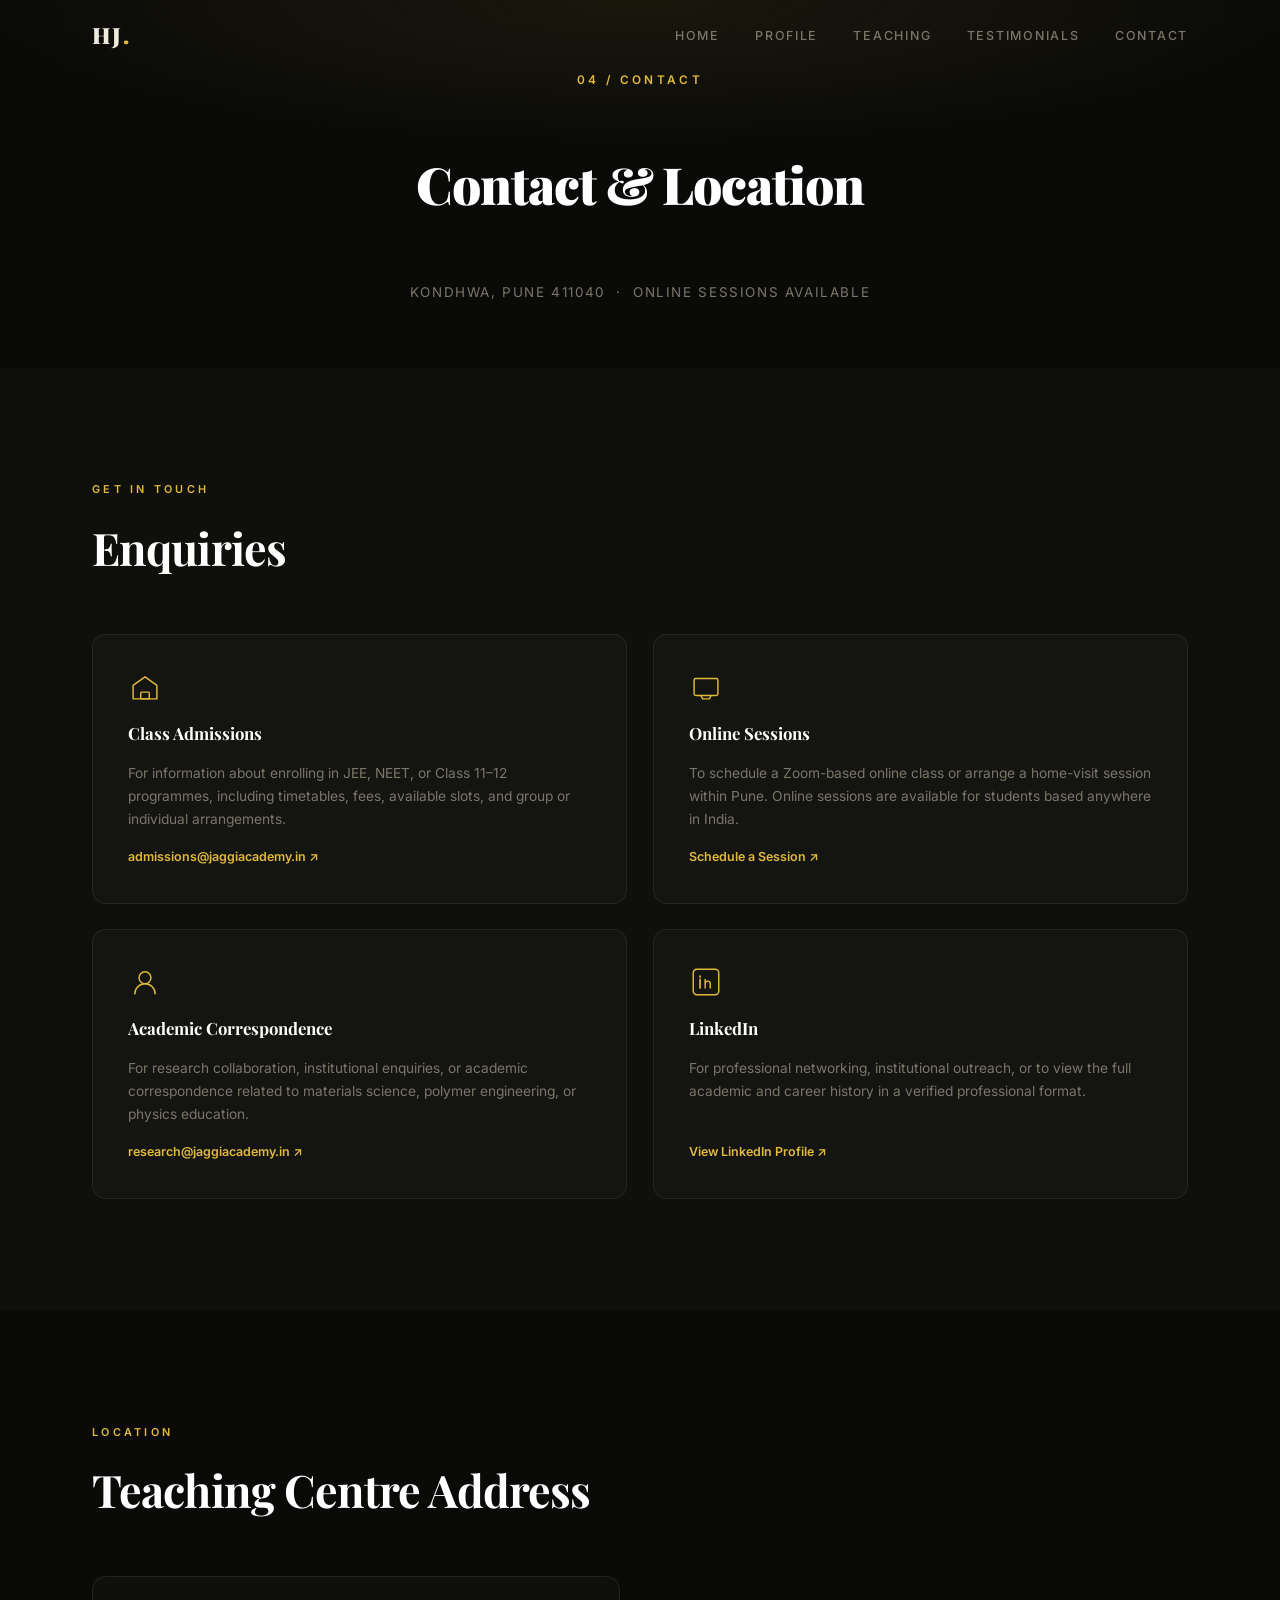
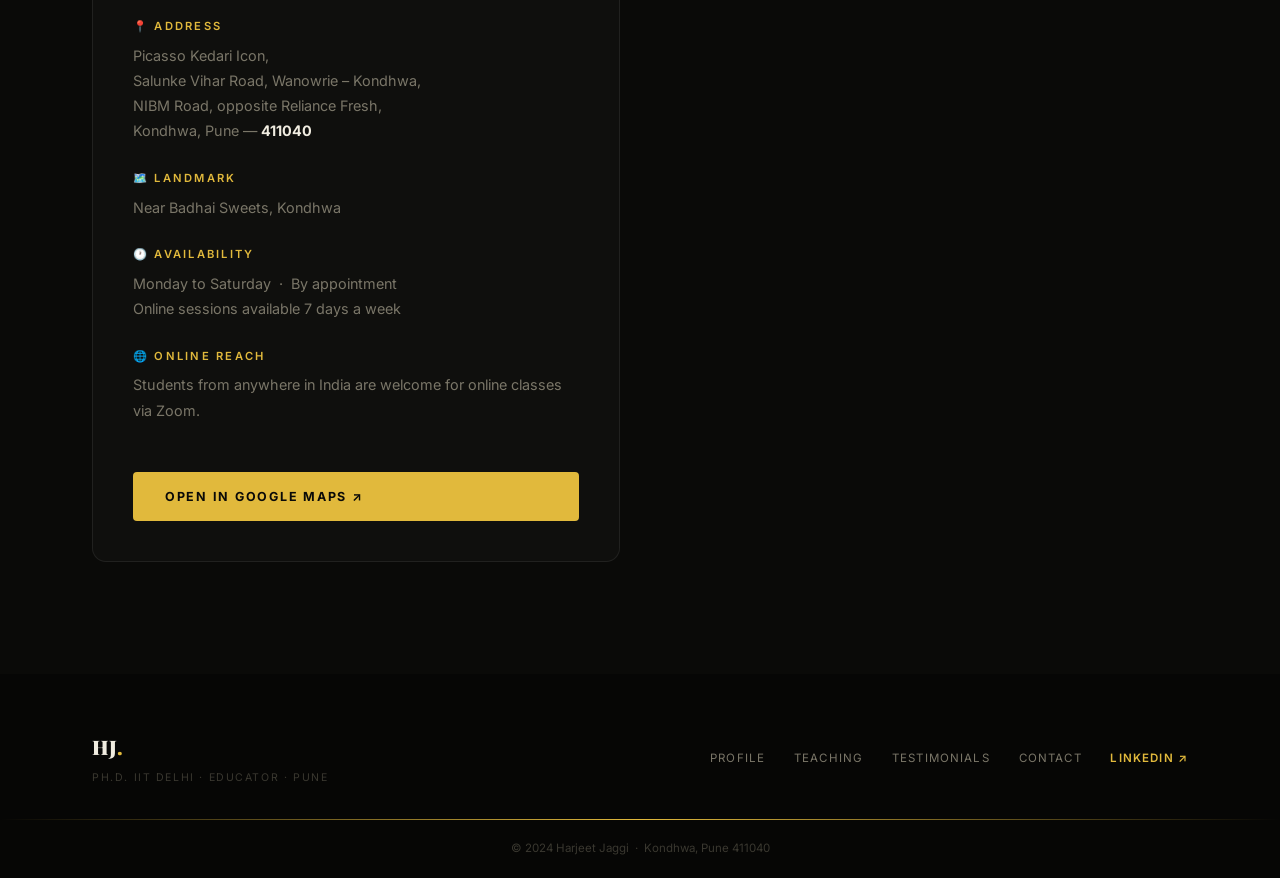
==== contact.html @ 5886d156 "Initial commit — Harjeet Jaggi executive portfolio (5-page, black and gold theme)" ====
﻿<!DOCTYPE html>
<html lang="en">

<head>
    <meta charset="UTF-8" />
    <meta name="viewport" content="width=device-width, initial-scale=1.0" />
    <title>Contact — Harjeet Jaggi | Kondhwa, Pune</title>
    <meta name="description"
        content="Contact Harjeet Jaggi for class enquiries, online sessions, and academic correspondence. Located in Kondhwa, Pune 411040." />
    <link rel="preconnect" href="https://fonts.googleapis.com" />
    <link rel="preconnect" href="https://fonts.gstatic.com" crossorigin />
    <link
        href="https://fonts.googleapis.com/css2?family=Playfair+Display:ital,wght@0,400;0,700;0,900;1,400&family=Inter:wght@300;400;500;600;700&display=swap"
        rel="stylesheet" />
    <link rel="stylesheet" href="style.css" />
</head>

<body>

    <nav id="main-nav" role="navigation">
        <div class="nav-inner">
            <a href="index.html" class="nav-logo">HJ<span class="accent">.</span></a>
            <ul class="nav-links" id="nav-links-list">
                <li><a href="index.html" class="nav-link">Home</a></li>
                <li><a href="profile.html" class="nav-link">Profile</a></li>
                <li><a href="teaching.html" class="nav-link">Teaching</a></li>
                <li><a href="testimonials.html" class="nav-link">Testimonials</a></li>
                <li><a href="contact.html" class="nav-link active">Contact</a></li>
            </ul>
            <button class="nav-toggle" id="nav-toggle-btn" aria-label="Toggle navigation">
                <span></span><span></span><span></span>
            </button>
        </div>
    </nav>

    <!-- PAGE HERO -->
    <section class="page-hero page-hero--wide" aria-label="Contact">
        <div class="hero-grid-bg" aria-hidden="true"></div>
        <div class="container page-hero-inner page-hero-inner--center">
            <p class="hero-eyebrow">04 / Contact</p>
            <h1 class="page-hero-title">Contact &amp; Location</h1>
            <p class="page-hero-sub">Kondhwa, Pune 411040 &nbsp;·&nbsp; Online Sessions Available</p>
        </div>
    </section>

    <!-- CONTACT CARDS -->
    <section id="enquiries" class="section section-alt reveal" aria-label="Enquiries">
        <div class="container">
            <div class="section-label">Get In Touch</div>
            <h2 class="section-heading">Enquiries</h2>

            <div class="contact-grid">

                <div class="contact-card glass-card reveal-child">
                    <svg viewBox="0 0 40 40" fill="none" aria-hidden="true">
                        <path d="M6 18L20 8l14 10v16H6V18z" stroke="#e1b93c" stroke-width="1.7"
                            stroke-linejoin="round" />
                        <rect x="15" y="26" width="10" height="8" rx="1" stroke="#e1b93c" stroke-width="1.7" />
                    </svg>
                    <div class="contact-type">Class Admissions</div>
                    <p class="contact-desc">
                        For information about enrolling in JEE, NEET, or Class 11–12 programmes,
                        including timetables, fees, available slots, and group or individual arrangements.
                    </p>
                    <a href="mailto:admissions@jaggiacademy.in" class="contact-link">admissions@jaggiacademy.in ↗</a>
                </div>

                <div class="contact-card glass-card reveal-child">
                    <svg viewBox="0 0 40 40" fill="none" aria-hidden="true">
                        <rect x="6" y="10" width="28" height="20" rx="2" stroke="#e1b93c" stroke-width="1.7" />
                        <path d="M14 30l2 4h8l2-4" stroke="#e1b93c" stroke-width="1.7" stroke-linecap="round" />
                    </svg>
                    <div class="contact-type">Online Sessions</div>
                    <p class="contact-desc">
                        To schedule a Zoom-based online class or arrange a home-visit session within Pune.
                        Online sessions are available for students based anywhere in India.
                    </p>
                    <a href="mailto:admissions@jaggiacademy.in" class="contact-link">Schedule a Session ↗</a>
                </div>

                <div class="contact-card glass-card reveal-child">
                    <svg viewBox="0 0 40 40" fill="none" aria-hidden="true">
                        <circle cx="20" cy="15" r="7" stroke="#e1b93c" stroke-width="1.7" />
                        <path d="M8 34c0-6.627 5.373-12 12-12s12 5.373 12 12" stroke="#e1b93c" stroke-width="1.7"
                            stroke-linecap="round" />
                    </svg>
                    <div class="contact-type">Academic Correspondence</div>
                    <p class="contact-desc">
                        For research collaboration, institutional enquiries, or academic correspondence
                        related to materials science, polymer engineering, or physics education.
                    </p>
                    <a href="mailto:research@jaggiacademy.in" class="contact-link">research@jaggiacademy.in ↗</a>
                </div>

                <div class="contact-card glass-card reveal-child" id="contact-linkedin">
                    <svg viewBox="0 0 40 40" fill="none" aria-hidden="true">
                        <rect x="5" y="5" width="30" height="30" rx="4" stroke="#e1b93c" stroke-width="1.7" />
                        <path d="M13 17v10M13 13v1" stroke="#e1b93c" stroke-width="2" stroke-linecap="round" />
                        <path d="M19 27v-5a3 3 0 016 0v5M19 17v10" stroke="#e1b93c" stroke-width="1.7"
                            stroke-linecap="round" stroke-linejoin="round" />
                    </svg>
                    <div class="contact-type">LinkedIn</div>
                    <p class="contact-desc">
                        For professional networking, institutional outreach, or to view the full
                        academic and career history in a verified professional format.
                    </p>
                    <a href="https://www.linkedin.com/in/harjeet-jaggi" target="_blank" rel="noopener"
                        class="contact-link">View LinkedIn Profile ↗</a>
                </div>

            </div>
        </div>
    </section>

    <!-- LOCATION -->
    <section id="location" class="section reveal" aria-label="Location">
        <div class="container">
            <div class="section-label">Location</div>
            <h2 class="section-heading">Teaching Centre Address</h2>

            <div class="location-grid">

                <div class="location-details glass-card reveal-child">
                    <div class="loc-section">
                        <div class="loc-label">📍 Address</div>
                        <div class="loc-value">
                            Picasso Kedari Icon,<br />
                            Salunke Vihar Road, Wanowrie – Kondhwa,<br />
                            NIBM Road, opposite Reliance Fresh,<br />
                            Kondhwa, Pune — <strong>411040</strong>
                        </div>
                    </div>
                    <div class="loc-section">
                        <div class="loc-label">🗺️ Landmark</div>
                        <div class="loc-value">Near Badhai Sweets, Kondhwa</div>
                    </div>
                    <div class="loc-section">
                        <div class="loc-label">🕐 Availability</div>
                        <div class="loc-value">
                            Monday to Saturday &nbsp;·&nbsp; By appointment<br />
                            Online sessions available 7 days a week
                        </div>
                    </div>
                    <div class="loc-section">
                        <div class="loc-label">🌐 Online Reach</div>
                        <div class="loc-value">
                            Students from anywhere in India are welcome for online classes via Zoom.
                        </div>
                    </div>
                    <a href="https://www.google.com/maps/search/Picasso+Kedari+Icon+Kondhwa+Pune+411040" target="_blank"
                        rel="noopener noreferrer" class="btn btn-primary mt-2"
                        style="display:inline-block; margin-top:1.5rem;">
                        Open in Google Maps ↗
                    </a>
                </div>

                <div class="map-embed reveal-child">
                    <iframe title="Harjeet Jaggi Teaching Centre Location"
                        src="https://www.google.com/maps/embed?pb=!1m18!1m12!1m3!1d3784.8!2d73.8819!3d18.4682!2m3!1f0!2f0!3f0!3m2!1i1024!2i768!4f13.1!3m3!1m2!1s0x3bc2eb0000000001%3A0x0!2sKondhwa%2C+Pune%2C+Maharashtra+411040!5e0!3m2!1sen!2sin!4v1700000000000"
                        width="100%" height="380"
                        style="border:0; border-radius:14px; filter: grayscale(100%) invert(92%) contrast(83%);"
                        allowfullscreen="" loading="lazy" referrerpolicy="no-referrer-when-downgrade">
                    </iframe>
                </div>

            </div>
        </div>
    </section>

    <footer id="site-footer" role="contentinfo">
        <div class="footer-inner container">
            <div class="footer-brand">
                <span class="footer-logo">HJ<span class="accent">.</span></span>
                <span class="footer-tagline">Ph.D. IIT Delhi · Educator · Pune</span>
            </div>
            <div class="footer-links">
                <a href="profile.html">Profile</a>
                <a href="teaching.html">Teaching</a>
                <a href="testimonials.html">Testimonials</a>
                <a href="contact.html">Contact</a>
                <a href="https://www.linkedin.com/in/harjeet-jaggi" target="_blank" rel="noopener"
                    class="footer-linkedin">LinkedIn ↗</a>
            </div>
        </div>
        <div class="gold-rule"></div>
        <div class="footer-copy container">&copy; 2024 Harjeet Jaggi &nbsp;·&nbsp; Kondhwa, Pune 411040</div>
    </footer>

    <script src="script.js"></script>
</body>

</html>
---- style.css ----
/* ════════════════════════════════════════════════════════════════
   HARJEET JAGGI — ACADEMIC PORTFOLIO
   Theme: Obsidian Black & Academic Gold
   ════════════════════════════════════════════════════════════════ */

/* ─── TOKENS ─── */
:root {
  --bg: #0a0a08;
  --bg-alt: #0f0f0c;
  --bg-card: #141410;
  --surface: rgba(255, 255, 255, 0.025);
  --surface-hov: rgba(225, 185, 60, 0.06);
  --border: rgba(255, 255, 255, 0.07);
  --border-hov: rgba(225, 185, 60, 0.4);
  --text-primary: #f0ece0;
  --text-muted: #7a7668;
  --text-dim: #3a3830;
  --gold: #e1b93c;
  --gold-bright: #f0cc55;
  --gold-deep: #b8941e;
  --gold-dim: rgba(225, 185, 60, 0.12);
  --gold-glow: rgba(225, 185, 60, 0.28);
  --white: #ffffff;
  --offwhite: #ede8d8;
  --radius: 14px;
  --radius-sm: 7px;
  --nav-h: 70px;
  --transition: 0.32s cubic-bezier(0.4, 0, 0.2, 1);
}

/* ─── RESET ─── */
*,
*::before,
*::after {
  box-sizing: border-box;
  margin: 0;
  padding: 0;
}

html {
  scroll-behavior: smooth;
  font-size: 16px;
}

body {
  background: var(--bg);
  color: var(--text-primary);
  font-family: 'Inter', system-ui, sans-serif;
  line-height: 1.7;
  overflow-x: hidden;
  -webkit-font-smoothing: antialiased;
}

a {
  color: inherit;
  text-decoration: none;
}

img,
svg {
  display: block;
}

ul {
  list-style: none;
}

/* ─── SCROLLBAR ─── */
::-webkit-scrollbar {
  width: 4px;
}

::-webkit-scrollbar-track {
  background: var(--bg);
}

::-webkit-scrollbar-thumb {
  background: var(--gold);
  border-radius: 2px;
}

/* ─── UTILITY ─── */
.accent {
  color: var(--gold);
}

.mt-2 {
  margin-top: 2rem;
}

.container {
  max-width: 1160px;
  margin: 0 auto;
  padding: 0 2rem;
}

/* ─── GLASS CARD ─── */
.glass-card {
  background: var(--surface);
  border: 1px solid var(--border);
  border-radius: var(--radius);
  transition: border-color var(--transition), background var(--transition), transform var(--transition);
}

.glass-card:hover {
  border-color: var(--border-hov);
  background: var(--surface-hov);
  transform: translateY(-3px);
}

/* ─── REVEAL ─── */
.reveal {
  opacity: 0;
  transform: translateY(36px);
  transition: opacity 0.7s ease, transform 0.7s ease;
}

.reveal.visible {
  opacity: 1;
  transform: translateY(0);
}

.reveal-child {
  opacity: 0;
  transform: translateY(24px);
  transition: opacity 0.6s ease, transform 0.6s ease;
}

.reveal-child.visible {
  opacity: 1;
  transform: translateY(0);
}

/* ──────────────────────────────────────────────────────────────
   NAVIGATION
────────────────────────────────────────────────────────────── */
#main-nav {
  position: fixed;
  top: 0;
  left: 0;
  right: 0;
  height: var(--nav-h);
  z-index: 1000;
  transition: background var(--transition), box-shadow var(--transition);
}

#main-nav.scrolled {
  background: rgba(10, 10, 8, 0.94);
  backdrop-filter: blur(18px);
  -webkit-backdrop-filter: blur(18px);
  box-shadow: 0 1px 0 var(--border);
}

.nav-inner {
  max-width: 1160px;
  margin: 0 auto;
  padding: 0 2rem;
  height: 100%;
  display: flex;
  align-items: center;
  justify-content: space-between;
}

.nav-logo {
  font-family: 'Playfair Display', serif;
  font-size: 1.4rem;
  font-weight: 900;
  letter-spacing: 0.06em;
  color: var(--text-primary);
}

.nav-logo .accent {
  color: var(--gold);
}

.nav-links {
  display: flex;
  gap: 2.2rem;
}

.nav-link {
  font-size: 0.78rem;
  font-weight: 500;
  letter-spacing: 0.14em;
  text-transform: uppercase;
  color: var(--text-muted);
  transition: color var(--transition);
  position: relative;
}

.nav-link::after {
  content: '';
  position: absolute;
  bottom: -4px;
  left: 0;
  width: 0;
  height: 1px;
  background: var(--gold);
  transition: width var(--transition);
}

.nav-link:hover,
.nav-link.active {
  color: var(--text-primary);
}

.nav-link:hover::after,
.nav-link.active::after {
  width: 100%;
}

.nav-toggle {
  display: none;
  flex-direction: column;
  gap: 5px;
  background: none;
  border: none;
  cursor: pointer;
  padding: 4px;
}

.nav-toggle span {
  display: block;
  width: 22px;
  height: 2px;
  background: var(--text-primary);
  border-radius: 1px;
  transition: all var(--transition);
}

/* ──────────────────────────────────────────────────────────────
   HERO
────────────────────────────────────────────────────────────── */
.hero-section {
  position: relative;
  min-height: 100vh;
  display: flex;
  align-items: center;
  overflow: hidden;
  background:
    radial-gradient(ellipse 70% 55% at 60% 0%, rgba(225, 185, 60, 0.07) 0%, transparent 65%),
    var(--bg);
}

.hero-grid-bg {
  position: absolute;
  inset: 0;
  background-image: radial-gradient(circle, rgba(225, 185, 60, 0.14) 1px, transparent 1px);
  background-size: 48px 48px;
  animation: gridDrift 32s linear infinite;
  opacity: 0.3;
}

@keyframes gridDrift {
  from {
    background-position: 0 0;
  }

  to {
    background-position: 48px 48px;
  }
}

.hero-inner {
  position: relative;
  z-index: 2;
  width: 100%;
  display: grid;
  grid-template-columns: 340px 1fr;
  gap: 5rem;
  align-items: center;
  padding-top: var(--nav-h);
}

/* Portrait */
.hero-portrait-wrap {
  display: flex;
  flex-direction: column;
  align-items: center;
  gap: 1.2rem;
}

.hero-portrait {
  width: 280px;
  height: 340px;
  object-fit: cover;
  object-position: top center;
  border-radius: 12px;
  border: 2px solid rgba(225, 185, 60, 0.25);
  box-shadow:
    0 0 0 6px rgba(225, 185, 60, 0.05),
    0 20px 60px rgba(0, 0, 0, 0.6);
  display: block;
}

.hero-portrait-label {
  font-size: 0.7rem;
  letter-spacing: 0.2em;
  text-transform: uppercase;
  color: var(--text-dim);
  text-align: center;
}



.hero-eyebrow {
  font-size: 0.74rem;
  letter-spacing: 0.28em;
  text-transform: uppercase;
  color: var(--gold);
  margin-bottom: 1.2rem;
  font-weight: 600;
}

.hero-name {
  font-family: 'Playfair Display', serif;
  font-size: clamp(2.8rem, 4.5vw, 4.4rem);
  font-weight: 900;
  line-height: 1.05;
  color: var(--white);
  margin-bottom: 0.6rem;
  letter-spacing: -0.02em;
}

.hero-title {
  font-family: 'Playfair Display', serif;
  font-size: 1.15rem;
  font-weight: 400;
  font-style: italic;
  color: var(--gold);
  margin-bottom: 1.8rem;
  letter-spacing: 0.01em;
}

.hero-divider {
  width: 48px;
  height: 2px;
  background: var(--gold);
  margin-bottom: 1.8rem;
  opacity: 0.6;
}

.hero-bio {
  font-size: 1rem;
  color: var(--text-muted);
  line-height: 1.85;
  margin-bottom: 2.5rem;
  max-width: 520px;
}

.hero-cta-group {
  display: flex;
  gap: 1rem;
  flex-wrap: wrap;
}

/* ─── BUTTONS ─── */
.btn {
  display: inline-block;
  padding: 0.85rem 2rem;
  border-radius: 4px;
  font-size: 0.78rem;
  font-weight: 700;
  letter-spacing: 0.14em;
  text-transform: uppercase;
  transition: all var(--transition);
  cursor: pointer;
  border: none;
}

.btn-primary {
  background: var(--gold);
  color: #0a0a08;
}

.btn-primary:hover {
  background: var(--gold-bright);
  transform: translateY(-2px);
  box-shadow: 0 8px 28px rgba(225, 185, 60, 0.35);
}

.btn-secondary {
  background: transparent;
  color: var(--text-primary);
  border: 1px solid rgba(255, 255, 255, 0.18);
}

.btn-secondary:hover {
  border-color: var(--gold);
  color: var(--gold);
  transform: translateY(-2px);
}

.btn-ghost {
  background: transparent;
  color: var(--gold);
  border: 1px solid rgba(225, 185, 60, 0.3);
}

.btn-ghost:hover {
  background: var(--gold-dim);
  transform: translateY(-2px);
}

/* Scroll indicator */
.hero-scroll-indicator {
  position: absolute;
  bottom: 2rem;
  left: 50%;
  transform: translateX(-50%);
  display: flex;
  flex-direction: column;
  align-items: center;
  gap: 0.4rem;
  z-index: 2;
  animation: fadeInUp 1s 2s ease both;
}

.scroll-line {
  width: 1px;
  height: 44px;
  background: linear-gradient(to bottom, var(--gold), transparent);
  animation: scrollPulse 2.2s ease-in-out infinite;
}

@keyframes scrollPulse {

  0%,
  100% {
    opacity: 0.25;
    transform: scaleY(1);
  }

  50% {
    opacity: 0.9;
    transform: scaleY(1.08);
  }
}

.scroll-label {
  font-size: 0.58rem;
  letter-spacing: 0.28em;
  text-transform: uppercase;
  color: var(--text-dim);
}

@keyframes fadeInUp {
  from {
    opacity: 0;
    transform: translate(-50%, 12px);
  }

  to {
    opacity: 1;
    transform: translate(-50%, 0);
  }
}

/* ──────────────────────────────────────────────────────────────
   SECTIONS — SHARED
────────────────────────────────────────────────────────────── */
.section {
  padding: 7rem 0;
}

.section-alt {
  background: var(--bg-alt);
}

.section-label {
  font-size: 0.68rem;
  letter-spacing: 0.3em;
  text-transform: uppercase;
  color: var(--gold);
  margin-bottom: 0.7rem;
  font-weight: 600;
}

.section-heading {
  font-family: 'Playfair Display', serif;
  font-size: clamp(1.9rem, 3.5vw, 3rem);
  font-weight: 700;
  color: var(--white);
  margin-bottom: 3rem;
  letter-spacing: -0.02em;
}

/* ──────────────────────────────────────────────────────────────
   ACADEMIC PROFILE (About)
────────────────────────────────────────────────────────────── */
.profile-grid {
  display: grid;
  grid-template-columns: 1.4fr 1fr;
  gap: 3rem;
  align-items: start;
}

.profile-bio {
  padding: 2.5rem;
}

.bio-text {
  color: var(--text-muted);
  line-height: 1.9;
  margin-bottom: 1.1rem;
  font-size: 0.96rem;
}

.bio-text:last-child {
  margin-bottom: 0;
}

/* Education */
.edu-block {
  margin-top: 2rem;
  padding-top: 2rem;
  border-top: 1px solid var(--border);
}

.edu-heading {
  font-size: 0.68rem;
  letter-spacing: 0.22em;
  text-transform: uppercase;
  color: var(--gold);
  font-weight: 600;
  margin-bottom: 1.2rem;
}

.edu-item {
  display: flex;
  align-items: flex-start;
  gap: 1rem;
  margin-bottom: 1.1rem;
}

.edu-item:last-child {
  margin-bottom: 0;
}

.edu-dot {
  width: 7px;
  height: 7px;
  border-radius: 50%;
  background: var(--gold);
  margin-top: 0.5rem;
  flex-shrink: 0;
  box-shadow: 0 0 8px var(--gold-glow);
}

.edu-degree {
  font-size: 0.9rem;
  font-weight: 600;
  color: var(--text-primary);
  line-height: 1.4;
}

.edu-inst {
  font-size: 0.78rem;
  color: var(--gold);
  font-style: italic;
  margin-top: 0.15rem;
}

.edu-year {
  font-size: 0.7rem;
  color: var(--text-dim);
  margin-top: 0.1rem;
}

/* Stats */
.profile-stats {
  display: flex;
  flex-direction: column;
  gap: 1.2rem;
}

.stat-card {
  padding: 1.8rem 2rem;
  text-align: center;
  display: flex;
  flex-direction: column;
  align-items: center;
  gap: 0.4rem;
}

.stat-number {
  font-family: 'Playfair Display', serif;
  font-size: 2.6rem;
  font-weight: 900;
  line-height: 1;
  color: var(--gold);
}

.stat-plus {
  font-size: 1.3rem;
  vertical-align: super;
}

.stat-label {
  font-size: 0.7rem;
  letter-spacing: 0.15em;
  text-transform: uppercase;
  color: var(--text-muted);
}

/* ──────────────────────────────────────────────────────────────
   TEACHING
────────────────────────────────────────────────────────────── */
.teaches-intro {
  font-size: 0.96rem;
  color: var(--text-muted);
  line-height: 1.8;
  max-width: 680px;
  margin-bottom: 3rem;
}

.teaches-grid {
  display: grid;
  grid-template-columns: repeat(4, 1fr);
  gap: 1.4rem;
}

.teach-card {
  padding: 2rem 1.4rem;
  text-align: center;
  position: relative;
  overflow: hidden;
}

.teach-card::before {
  content: '';
  position: absolute;
  top: 0;
  left: 0;
  right: 0;
  height: 2px;
  background: var(--gold);
  transform: scaleX(0);
  transform-origin: left;
  transition: transform var(--transition);
}

.teach-card:hover::before {
  transform: scaleX(1);
}

.teach-icon {
  font-size: 1.8rem;
  margin-bottom: 0.9rem;
  display: block;
}

.teach-subject {
  font-family: 'Playfair Display', serif;
  font-size: 1rem;
  font-weight: 700;
  color: var(--white);
  margin-bottom: 0.4rem;
}

.teach-exams {
  font-size: 0.7rem;
  color: var(--gold);
  letter-spacing: 0.1em;
  text-transform: uppercase;
  font-weight: 600;
  margin-bottom: 0.4rem;
}

.teach-boards {
  font-size: 0.7rem;
  color: var(--text-muted);
  line-height: 1.5;
}

.teaches-note {
  text-align: center;
  margin-top: 2rem;
  font-size: 0.84rem;
  color: var(--text-muted);
}

/* ──────────────────────────────────────────────────────────────
   TESTIMONIALS
────────────────────────────────────────────────────────────── */
.testimonials-intro {
  font-size: 0.96rem;
  color: var(--text-muted);
  line-height: 1.8;
  max-width: 600px;
  margin-bottom: 3rem;
}

.review-cards {
  display: grid;
  grid-template-columns: repeat(2, 1fr);
  gap: 1.5rem;
}

.review-card {
  padding: 2rem 2.2rem;
  display: flex;
  flex-direction: column;
  gap: 1rem;
  position: relative;
  overflow: hidden;
}

.review-card::before {
  content: '\201C';
  font-family: 'Playfair Display', serif;
  font-size: 6rem;
  color: var(--gold);
  opacity: 0.1;
  position: absolute;
  top: -0.8rem;
  left: 1rem;
  line-height: 1;
  pointer-events: none;
}

.review-text {
  font-size: 0.92rem;
  color: var(--text-muted);
  line-height: 1.8;
  font-style: italic;
  position: relative;
  z-index: 1;
}

.review-author {
  font-size: 0.82rem;
  font-weight: 700;
  color: var(--text-primary);
}

.review-course {
  font-size: 0.68rem;
  color: var(--gold);
  letter-spacing: 0.1em;
  text-transform: uppercase;
}

.review-divider {
  width: 30px;
  height: 1px;
  background: var(--gold);
  opacity: 0.4;
}

/* ──────────────────────────────────────────────────────────────
   CONTACT
────────────────────────────────────────────────────────────── */
.contact-grid {
  display: grid;
  grid-template-columns: repeat(3, 1fr);
  gap: 1.6rem;
}

.contact-card {
  padding: 2.2rem;
  display: flex;
  flex-direction: column;
  gap: 0.9rem;
}

.contact-card svg {
  width: 34px;
  height: 34px;
}

.contact-type {
  font-family: 'Playfair Display', serif;
  font-size: 1.05rem;
  font-weight: 700;
  color: var(--white);
}

.contact-desc {
  font-size: 0.86rem;
  color: var(--text-muted);
  line-height: 1.7;
  flex: 1;
}

.contact-link {
  font-size: 0.78rem;
  font-weight: 600;
  color: var(--gold);
  transition: opacity var(--transition);
}

.contact-link:hover {
  opacity: 0.7;
}

.contact-address-bar {
  margin-top: 2.5rem;
  padding: 1.4rem 1.8rem;
  display: flex;
  align-items: flex-start;
  gap: 1rem;
  border: 1px solid var(--border);
  border-radius: var(--radius-sm);
  background: rgba(225, 185, 60, 0.04);
}

.addr-icon {
  color: var(--gold);
  font-size: 1rem;
  margin-top: 0.15rem;
  flex-shrink: 0;
}

.addr-text {
  font-size: 0.86rem;
  color: var(--text-muted);
  line-height: 1.7;
}

.addr-text strong {
  color: var(--text-primary);
}

/* ──────────────────────────────────────────────────────────────
   FOOTER
────────────────────────────────────────────────────────────── */
#site-footer {
  background: #060605;
  padding-top: 3.5rem;
}

.footer-inner {
  display: flex;
  align-items: center;
  justify-content: space-between;
  padding-bottom: 2rem;
  flex-wrap: wrap;
  gap: 1.2rem;
}

.footer-brand {
  display: flex;
  flex-direction: column;
  gap: 0.35rem;
}

.footer-logo {
  font-family: 'Playfair Display', serif;
  font-size: 1.25rem;
  font-weight: 900;
}

.footer-tagline {
  font-size: 0.66rem;
  letter-spacing: 0.15em;
  text-transform: uppercase;
  color: var(--text-dim);
}

.footer-links {
  display: flex;
  gap: 1.8rem;
}

.footer-links a {
  font-size: 0.72rem;
  letter-spacing: 0.1em;
  text-transform: uppercase;
  color: var(--text-muted);
  transition: color var(--transition);
}

.footer-links a:hover {
  color: var(--gold);
}

.gold-rule {
  height: 1px;
  background: linear-gradient(to right, transparent, var(--gold), transparent);
}

.footer-copy {
  padding: 1.2rem 2rem;
  font-size: 0.72rem;
  color: var(--text-dim);
  text-align: center;
}

/* ──────────────────────────────────────────────────────────────
   RESPONSIVE
────────────────────────────────────────────────────────────── */
@media (max-width: 960px) {
  .hero-inner {
    grid-template-columns: 1fr;
    text-align: center;
    gap: 3rem;
  }

  .hero-portrait-wrap {
    align-items: center;
  }

  .hero-portrait {
    width: 200px;
    height: 250px;
  }

  .hero-bio {
    max-width: 100%;
  }

  .hero-cta-group {
    justify-content: center;
  }

  .hero-divider {
    margin: 0 auto 1.8rem;
  }

  .profile-grid {
    grid-template-columns: 1fr;
  }

  .contact-grid {
    grid-template-columns: 1fr;
  }
}

@media (max-width: 800px) {
  .teaches-grid {
    grid-template-columns: repeat(2, 1fr);
  }

  .review-cards {
    grid-template-columns: 1fr;
  }
}

@media (max-width: 680px) {
  .section {
    padding: 4.5rem 0;
  }

  .hero-name {
    font-size: clamp(2.2rem, 8vw, 3rem);
  }

  .nav-links {
    display: none;
    position: absolute;
    top: var(--nav-h);
    left: 0;
    right: 0;
    background: rgba(10, 10, 8, 0.97);
    backdrop-filter: blur(14px);
    flex-direction: column;
    padding: 1.8rem 2rem;
    gap: 1.4rem;
    border-bottom: 1px solid var(--border);
  }

  .nav-links.open {
    display: flex;
  }

  .nav-toggle {
    display: flex;
  }

  .teaches-grid {
    grid-template-columns: 1fr 1fr;
  }

  .hero-portrait {
    width: 160px;
    height: 200px;
  }
}

@media (max-width: 420px) {
  .teaches-grid {
    grid-template-columns: 1fr;
  }

  .hero-cta-group {
    flex-direction: column;
    align-items: center;
  }
}

/* ─── FOCUS ─── */
:focus-visible {
  outline: 2px solid var(--gold);
  outline-offset: 3px;
  border-radius: 2px;
}

/* ══════════════════════════════════════════════════════════════
   MULTI-PAGE STYLES
══════════════════════════════════════════════════════════════ */

/* ─── PAGE HERO (inner pages) ─── */
.page-hero {
  position: relative;
  min-height: 40vh;
  display: flex;
  align-items: flex-end;
  padding-bottom: 4rem;
  overflow: hidden;
  background:
    radial-gradient(ellipse 80% 60% at 50% 0%, rgba(225, 185, 60, 0.08) 0%, transparent 65%),
    var(--bg);
}

.page-hero--wide {
  min-height: 38vh;
}

.page-hero-inner {
  display: grid;
  grid-template-columns: 1fr 260px;
  gap: 3rem;
  align-items: flex-end;
  padding-top: var(--nav-h);
  position: relative;
  z-index: 2;
  width: 100%;
}

.page-hero-inner--center {
  grid-template-columns: 1fr;
  text-align: center;
}

.page-hero-title {
  font-family: 'Playfair Display', serif;
  font-size: clamp(2.2rem, 4vw, 3.5rem);
  font-weight: 900;
  color: var(--white);
  line-height: 1.08;
  letter-spacing: -0.02em;
  margin-bottom: 0.9rem;
}

.page-hero-sub {
  font-size: 0.84rem;
  color: var(--text-muted);
  letter-spacing: 0.12em;
  text-transform: uppercase;
  margin-top: 0.4rem;
}

.page-portrait {
  width: 220px;
  height: 270px;
  object-fit: cover;
  object-position: top center;
  border-radius: 10px;
  border: 1px solid rgba(225, 185, 60, 0.2);
  box-shadow: 0 16px 48px rgba(0, 0, 0, 0.5);
  display: block;
}

/* ─── HOME PAGE NAV CARDS ─── */
.page-cards {
  display: grid;
  grid-template-columns: repeat(4, 1fr);
  gap: 1.5rem;
}

.page-card {
  padding: 2.2rem 1.8rem;
  display: flex;
  flex-direction: column;
  gap: 0.7rem;
  text-decoration: none;
  cursor: pointer;
}

.pc-icon {
  font-size: 2rem;
}

.pc-title {
  font-family: 'Playfair Display', serif;
  font-size: 1.15rem;
  font-weight: 700;
  color: var(--white);
}

.pc-desc {
  font-size: 0.84rem;
  color: var(--text-muted);
  line-height: 1.7;
  flex: 1;
}

.pc-link {
  font-size: 0.76rem;
  font-weight: 600;
  letter-spacing: 0.1em;
  text-transform: uppercase;
  color: var(--gold);
  margin-top: 0.5rem;
  transition: letter-spacing var(--transition);
}

.page-card:hover .pc-link {
  letter-spacing: 0.18em;
}

/* ─── STATS STRIP (home) ─── */
.stats-strip {
  display: flex;
  justify-content: space-between;
  align-items: center;
  gap: 1rem;
  flex-wrap: wrap;
  padding: 2.5rem 3rem;
  border: 1px solid var(--border);
  border-radius: var(--radius);
  background: rgba(225, 185, 60, 0.03);
}

.strip-stat {
  text-align: center;
  flex: 1;
  min-width: 100px;
}

.ss-num {
  font-family: 'Playfair Display', serif;
  font-size: 1.9rem;
  font-weight: 900;
  color: var(--gold);
  display: block;
  line-height: 1.1;
}

.ss-lbl {
  font-size: 0.68rem;
  letter-spacing: 0.15em;
  text-transform: uppercase;
  color: var(--text-muted);
  margin-top: 0.3rem;
  display: block;
}

/* ─── JOURNEY TIMELINE (profile page) ─── */
.journey-timeline {
  position: relative;
  padding-left: 3.5rem;
  display: flex;
  flex-direction: column;
  gap: 2.5rem;
}

.journey-timeline::before {
  content: '';
  position: absolute;
  left: 0.9rem;
  top: 0.8rem;
  bottom: 0.8rem;
  width: 2px;
  background: linear-gradient(to bottom, var(--gold), rgba(225, 185, 60, 0.1));
}

.jt-item {
  position: relative;
}

.jt-dot {
  position: absolute;
  left: -2.7rem;
  top: 1.6rem;
  width: 12px;
  height: 12px;
  border-radius: 50%;
  background: var(--gold);
  border: 3px solid var(--bg);
  box-shadow: 0 0 12px var(--gold-glow);
}

.jt-year {
  font-size: 0.7rem;
  letter-spacing: 0.22em;
  text-transform: uppercase;
  color: var(--gold);
  font-weight: 700;
  margin-bottom: 0.6rem;
}

.jt-card {
  padding: 1.8rem 2rem;
}

.jt-title {
  font-family: 'Playfair Display', serif;
  font-size: 1.2rem;
  font-weight: 700;
  color: var(--white);
  margin-bottom: 0.7rem;
}

.jt-desc {
  font-size: 0.9rem;
  color: var(--text-muted);
  line-height: 1.85;
}

/* ─── PHILOSOPHY BLOCK (profile page) ─── */
.philosophy-block {
  display: grid;
  grid-template-columns: 1fr 1.4fr;
  gap: 2.5rem;
  align-items: start;
}

.philosophy-quote {
  padding: 2.5rem;
}

.pq-text {
  font-family: 'Playfair Display', serif;
  font-style: italic;
  font-size: 1.2rem;
  color: var(--text-primary);
  line-height: 1.7;
  margin-bottom: 1.5rem;
}

.pq-attr {
  font-size: 0.78rem;
  color: var(--gold);
  letter-spacing: 0.1em;
  font-style: normal;
}

.philosophy-points {
  display: flex;
  flex-direction: column;
  gap: 1.2rem;
}

.phil-point {
  padding: 1.5rem 1.8rem;
  display: flex;
  align-items: flex-start;
  gap: 1.2rem;
}

.pp-icon {
  font-size: 1.4rem;
  flex-shrink: 0;
}

.pp-title {
  font-size: 0.9rem;
  font-weight: 700;
  color: var(--text-primary);
  margin-bottom: 0.3rem;
}

.pp-desc {
  font-size: 0.83rem;
  color: var(--text-muted);
  line-height: 1.7;
}

/* ─── MODES OF LEARNING (teaching page) ─── */
.modes-grid {
  display: grid;
  grid-template-columns: repeat(3, 1fr);
  gap: 1.6rem;
}

.mode-card {
  padding: 2.2rem 1.8rem;
  display: flex;
  flex-direction: column;
  gap: 0.9rem;
}

.mode-icon {
  font-size: 2rem;
}

.mode-title {
  font-family: 'Playfair Display', serif;
  font-size: 1.1rem;
  font-weight: 700;
  color: var(--white);
}

.mode-desc {
  font-size: 0.86rem;
  color: var(--text-muted);
  line-height: 1.75;
}

/* ─── METHODOLOGY (teaching page) ─── */
.methods-grid {
  display: grid;
  grid-template-columns: 1fr 1fr;
  gap: 2rem 3rem;
}

.method-item {
  display: flex;
  gap: 1.4rem;
  align-items: flex-start;
}

.mi-number {
  font-family: 'Playfair Display', serif;
  font-size: 2.2rem;
  font-weight: 900;
  line-height: 1;
  opacity: 0.5;
  flex-shrink: 0;
  width: 2.5rem;
}

.mi-title {
  font-size: 0.95rem;
  font-weight: 700;
  color: var(--text-primary);
  margin-bottom: 0.5rem;
}

.mi-desc {
  font-size: 0.86rem;
  color: var(--text-muted);
  line-height: 1.75;
}

/* ─── CTA BLOCK ─── */
.cta-block {
  text-align: center;
  max-width: 640px;
  margin: 0 auto;
}

.cta-sub {
  font-size: 0.96rem;
  color: var(--text-muted);
  line-height: 1.7;
  margin-bottom: 2rem;
}

/* ─── FULL-WIDTH REVIEW CARDS (testimonials page) ─── */
.review-cards-full {
  display: grid;
  grid-template-columns: repeat(2, 1fr);
  gap: 1.8rem;
}

/* ─── LOCATION GRID (contact page) ─── */
.location-grid {
  display: grid;
  grid-template-columns: 1fr 1fr;
  gap: 2.5rem;
  align-items: start;
}

.location-details {
  padding: 2.5rem;
  display: flex;
  flex-direction: column;
  gap: 1.6rem;
}

.loc-section {
  display: flex;
  flex-direction: column;
  gap: 0.4rem;
}

.loc-label {
  font-size: 0.7rem;
  letter-spacing: 0.2em;
  text-transform: uppercase;
  color: var(--gold);
  font-weight: 600;
}

.loc-value {
  font-size: 0.9rem;
  color: var(--text-muted);
  line-height: 1.75;
}

.loc-value strong {
  color: var(--text-primary);
}

.map-embed {
  border-radius: var(--radius);
  overflow: hidden;
}

/* ─── RESPONSIVE (multi-page) ─── */
@media (max-width: 1000px) {
  .page-cards {
    grid-template-columns: repeat(2, 1fr);
  }

  .philosophy-block {
    grid-template-columns: 1fr;
  }

  .methods-grid {
    grid-template-columns: 1fr;
  }

  .location-grid {
    grid-template-columns: 1fr;
  }
}

@media (max-width: 800px) {
  .page-hero-inner {
    grid-template-columns: 1fr;
    text-align: center;
    justify-items: center;
  }

  /* Show portrait on mobile — smaller, centered, above text */
  .page-portrait {
    display: block;
    width: 130px;
    height: 160px;
    margin: 0 auto;
    order: -1;
  }

  .modes-grid {
    grid-template-columns: 1fr;
  }

  .review-cards-full {
    grid-template-columns: 1fr;
  }

  .stats-strip {
    flex-direction: column;
  }
}

@media (max-width: 600px) {
  .page-cards {
    grid-template-columns: 1fr;
  }

  .philosophy-points {
    gap: 1rem;
  }
}

/* ══════════════════════════════════════════════════════════════
   ENHANCEMENTS: GALLERY · ALUMNI · LINKEDIN
══════════════════════════════════════════════════════════════ */

/* ─── METHODOLOGY GALLERY ─── */
.gallery-grid {
  display: grid;
  grid-template-columns: 1.4fr 1fr;
  gap: 2rem;
  align-items: start;
}

.gallery-main {
  display: flex;
  flex-direction: column;
  gap: 0.8rem;
}

.gallery-img {
  width: 100%;
  border-radius: var(--radius);
  border: 1px solid rgba(225, 185, 60, 0.2);
  box-shadow: 0 12px 40px rgba(0, 0, 0, 0.5);
  display: block;
  object-fit: cover;
  aspect-ratio: 16/9;
}

.gallery-caption {
  font-size: 0.74rem;
  color: var(--text-dim);
  letter-spacing: 0.12em;
  text-transform: uppercase;
  text-align: center;
  padding: 0.3rem 0;
}

.gallery-side {
  display: flex;
  flex-direction: column;
  gap: 1.2rem;
}

.gallery-proof {
  padding: 1.8rem;
  display: flex;
  flex-direction: column;
  gap: 0.7rem;
}

.gp-icon {
  font-size: 1.6rem;
}

.gp-title {
  font-family: 'Playfair Display', serif;
  font-size: 1rem;
  font-weight: 700;
  color: var(--white);
}

.gp-desc {
  font-size: 0.84rem;
  color: var(--text-muted);
  line-height: 1.75;
}

/* ─── ALUMNI WALL ─── */
.alumni-grid {
  display: grid;
  grid-template-columns: repeat(2, 1fr);
  gap: 1.6rem;
}

.alumni-card {
  padding: 2rem 2.2rem;
  display: flex;
  flex-direction: column;
  gap: 0.55rem;
  position: relative;
  overflow: hidden;
}

.alumni-card::before {
  content: '';
  position: absolute;
  top: 0;
  left: 0;
  right: 0;
  height: 2px;
  background: var(--gold);
  transform: scaleX(0);
  transform-origin: left;
  transition: transform var(--transition);
}

.alumni-card:hover::before {
  transform: scaleX(1);
}

.alum-institution {
  font-family: 'Playfair Display', serif;
  font-size: 1.05rem;
  font-weight: 700;
  color: var(--white);
  line-height: 1.3;
}

.alum-note {
  font-size: 0.84rem;
  color: var(--text-muted);
  line-height: 1.6;
}

.alum-subject {
  font-size: 0.7rem;
  color: var(--gold);
  letter-spacing: 0.12em;
  text-transform: uppercase;
  font-weight: 600;
  margin-top: 0.3rem;
}

.alumni-note {
  margin-top: 1.8rem;
  font-size: 0.78rem;
  color: var(--text-dim);
  font-style: italic;
  text-align: center;
}

/* ─── LINKEDIN FOOTER LINK ─── */
.footer-linkedin {
  color: var(--gold) !important;
  font-weight: 600 !important;
}

.footer-linkedin:hover {
  opacity: 0.7;
}

/* ─── CONTACT GRID 4-UP ─── */
.contact-grid {
  grid-template-columns: repeat(2, 1fr);
}

/* ─── RESPONSIVE ENHANCEMENTS ─── */
@media (max-width: 900px) {
  .gallery-grid {
    grid-template-columns: 1fr;
  }

  .alumni-grid {
    grid-template-columns: 1fr;
  }

  .contact-grid {
    grid-template-columns: 1fr;
  }
}

/* ══════════════════════════════════════════════════════════════
   MOBILE POLISH — Final optimisation pass
══════════════════════════════════════════════════════════════ */

@media (max-width: 680px) {

  /* Hide scroll indicator — overlaps CTA buttons on small screens */
  .hero-scroll-indicator {
    display: none;
  }

  /* Tighter hero padding on mobile */
  .hero-section {
    padding-bottom: 3rem;
  }

  /* Section headings — tighter bottom margin on small screens */
  .section-heading {
    margin-bottom: 1.8rem;
    font-size: clamp(1.6rem, 6vw, 2.2rem);
  }

  /* Buttons — full width on mobile for easier tapping */
  .btn {
    width: 100%;
    text-align: center;
    padding: 1rem 1.5rem;
  }

  .hero-cta-group {
    flex-direction: column;
    align-items: stretch;
    gap: 0.8rem;
  }

  /* Nav toggle — larger touch target */
  .nav-toggle {
    padding: 8px;
  }

  /* Journey timeline — tighter on narrow screens */
  .journey-timeline {
    padding-left: 2.5rem;
  }

  .jt-dot {
    left: -2rem;
  }

  /* Contact cards — comfortable padding on mobile */
  .contact-card {
    padding: 1.6rem;
  }

  .location-details {
    padding: 1.6rem;
  }

  /* Footer — stack on very small screens */
  .footer-inner {
    flex-direction: column;
    align-items: flex-start;
    gap: 1.5rem;
  }

  .footer-links {
    flex-wrap: wrap;
    gap: 1rem;
  }

  /* Gallery — full width image */
  .gallery-img {
    aspect-ratio: 4/3;
  }

  /* Alumni cards — comfortable padding */
  .alumni-card {
    padding: 1.5rem;
  }

  /* Page hero — tighter */
  .page-hero {
    min-height: 30vh;
    padding-bottom: 2.5rem;
  }

  .page-hero-title {
    font-size: clamp(1.8rem, 7vw, 2.5rem);
  }

  /* Stats strip — tighter */
  .stats-strip {
    padding: 1.5rem;
    gap: 1.2rem;
  }

  .ss-num {
    font-size: 1.4rem;
  }
}

@media (max-width: 380px) {

  /* Very small phones (SE, Galaxy A older) */
  .hero-name {
    font-size: 2rem;
  }

  .hero-portrait {
    width: 120px;
    height: 150px;
  }

  .page-portrait {
    width: 110px;
    height: 135px;
  }

  .section {
    padding: 3rem 0;
  }

  .container {
    padding: 0 1.2rem;
  }
}
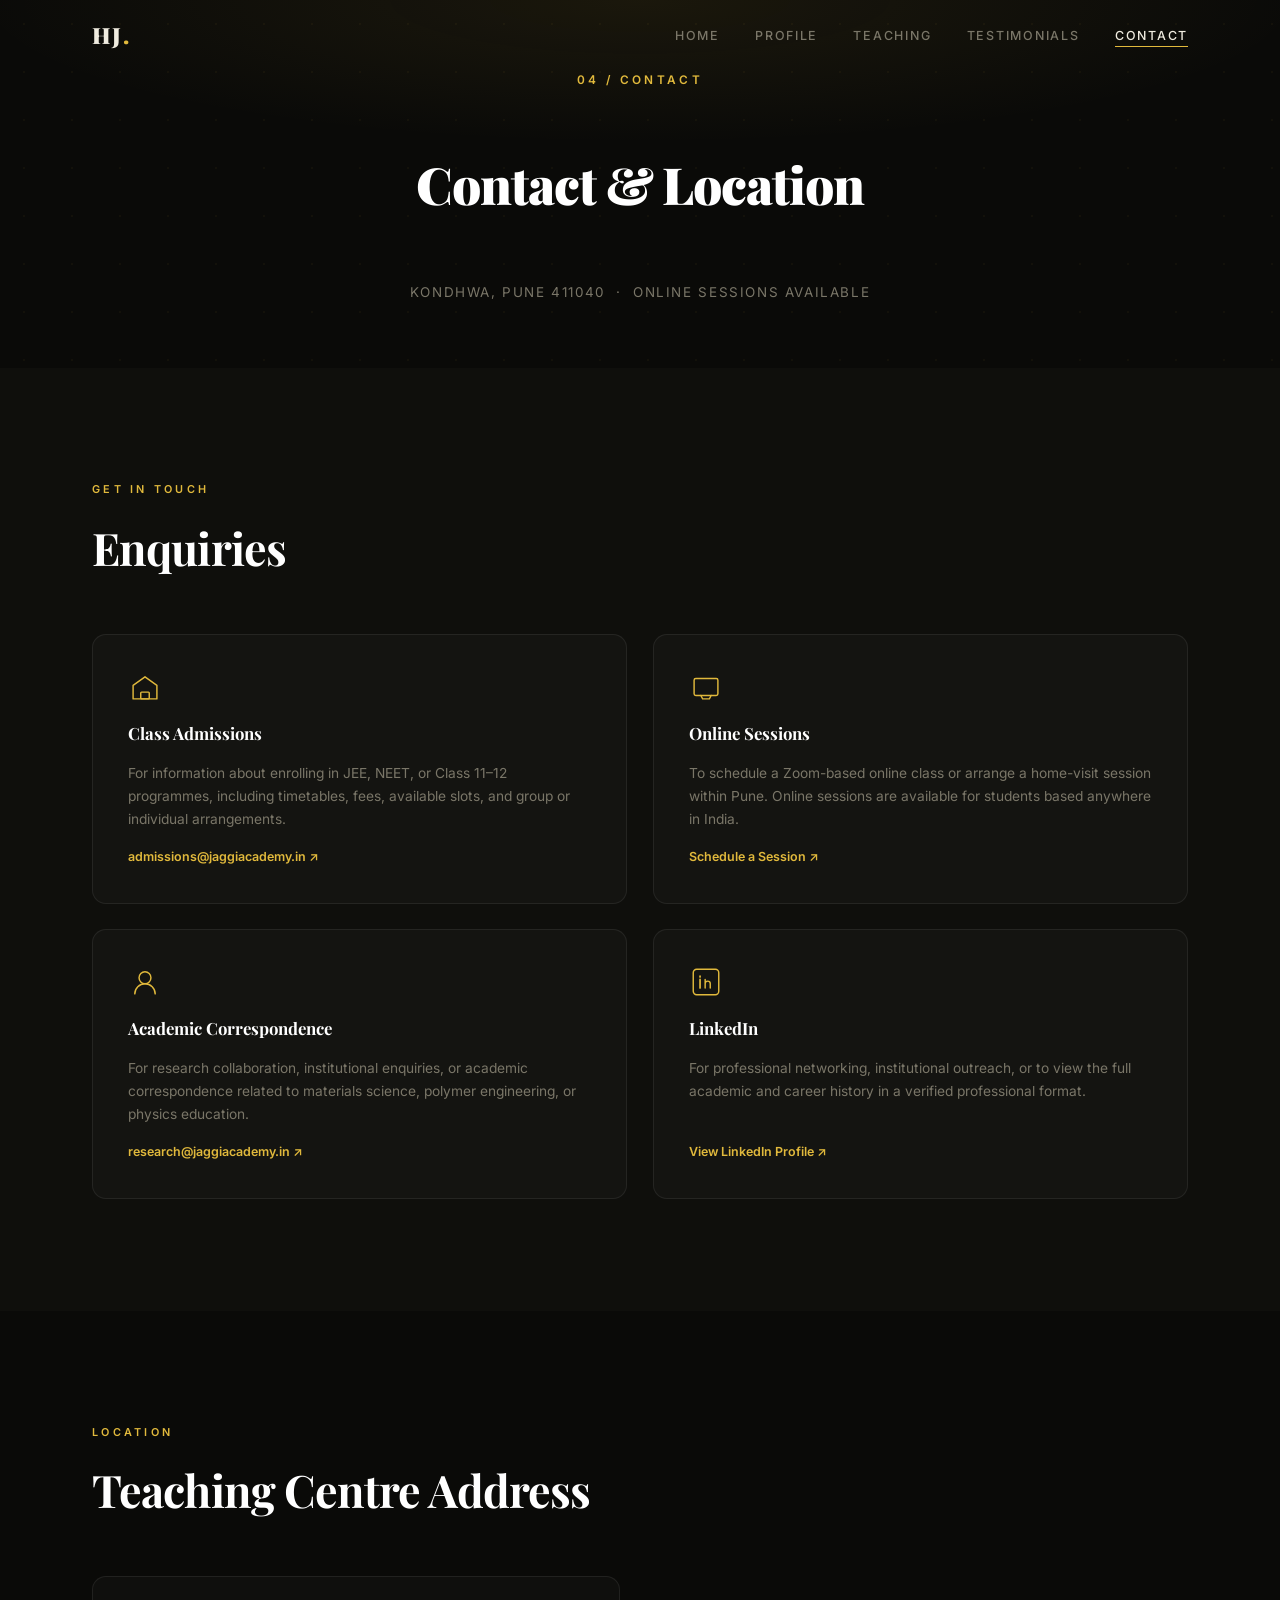
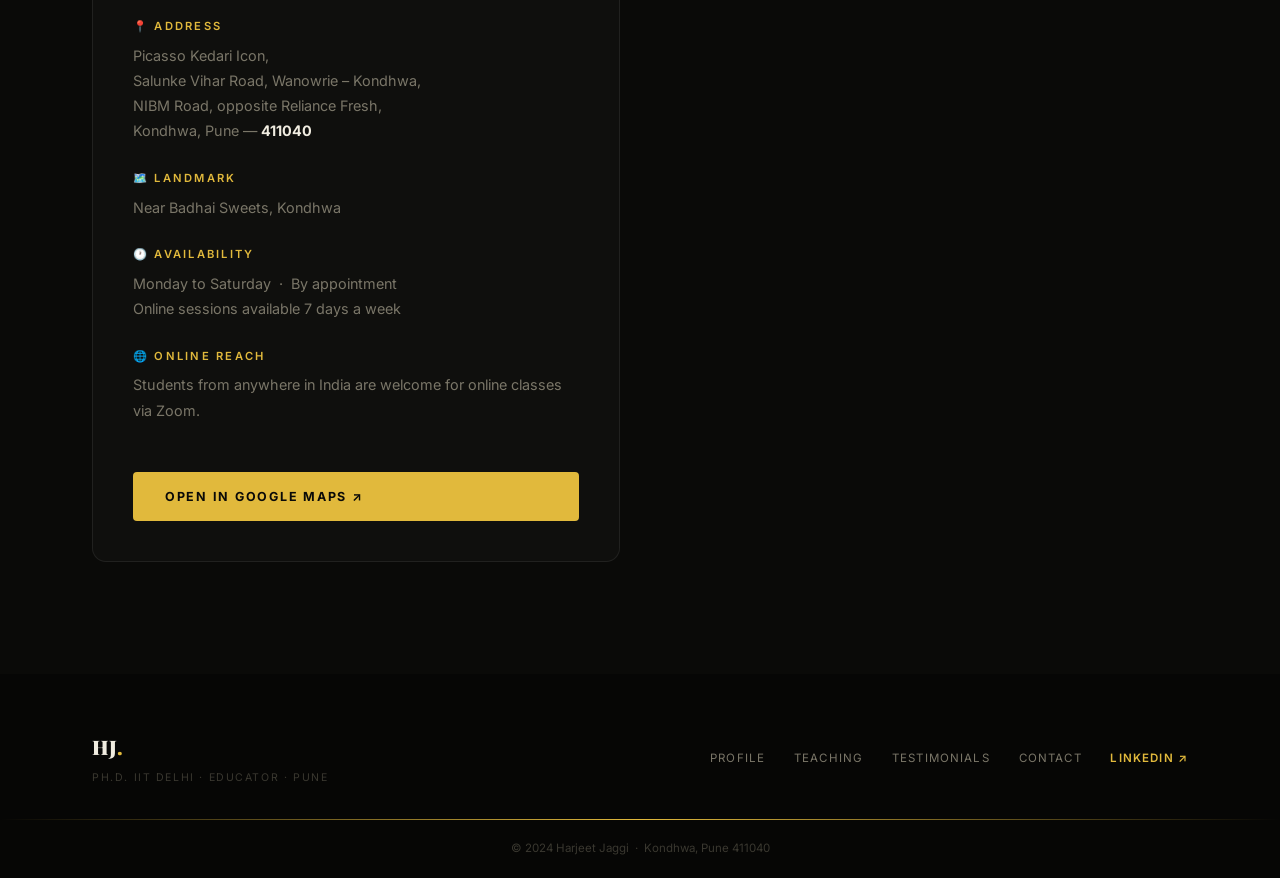
==== commit 4a51f3c6: "Convert to responsive layout: single-page scroll for mobile, multi-page for desktop" ====
--- a/contact.html
+++ b/contact.html
@@ -13,15 +13,17 @@
         href="https://fonts.googleapis.com/css2?family=Playfair+Display:ital,wght@0,400;0,700;0,900;1,400&family=Inter:wght@300;400;500;600;700&display=swap"
         rel="stylesheet" />
     <link rel="stylesheet" href="style.css" />
+    <!-- Redirect mobile to single-page -->
+    <script>if (window.innerWidth < 768) { window.location.replace('index.html'); }</script>
 </head>
 
 <body>
 
     <nav id="main-nav" role="navigation">
         <div class="nav-inner">
-            <a href="index.html" class="nav-logo">HJ<span class="accent">.</span></a>
+            <a href="desktop.html" class="nav-logo">HJ<span class="accent">.</span></a>
             <ul class="nav-links" id="nav-links-list">
-                <li><a href="index.html" class="nav-link">Home</a></li>
+                <li><a href="desktop.html" class="nav-link">Home</a></li>
                 <li><a href="profile.html" class="nav-link">Profile</a></li>
                 <li><a href="teaching.html" class="nav-link">Teaching</a></li>
                 <li><a href="testimonials.html" class="nav-link">Testimonials</a></li>
@@ -189,4 +191,4 @@
     <script src="script.js"></script>
 </body>
 
-</html>
+</html>
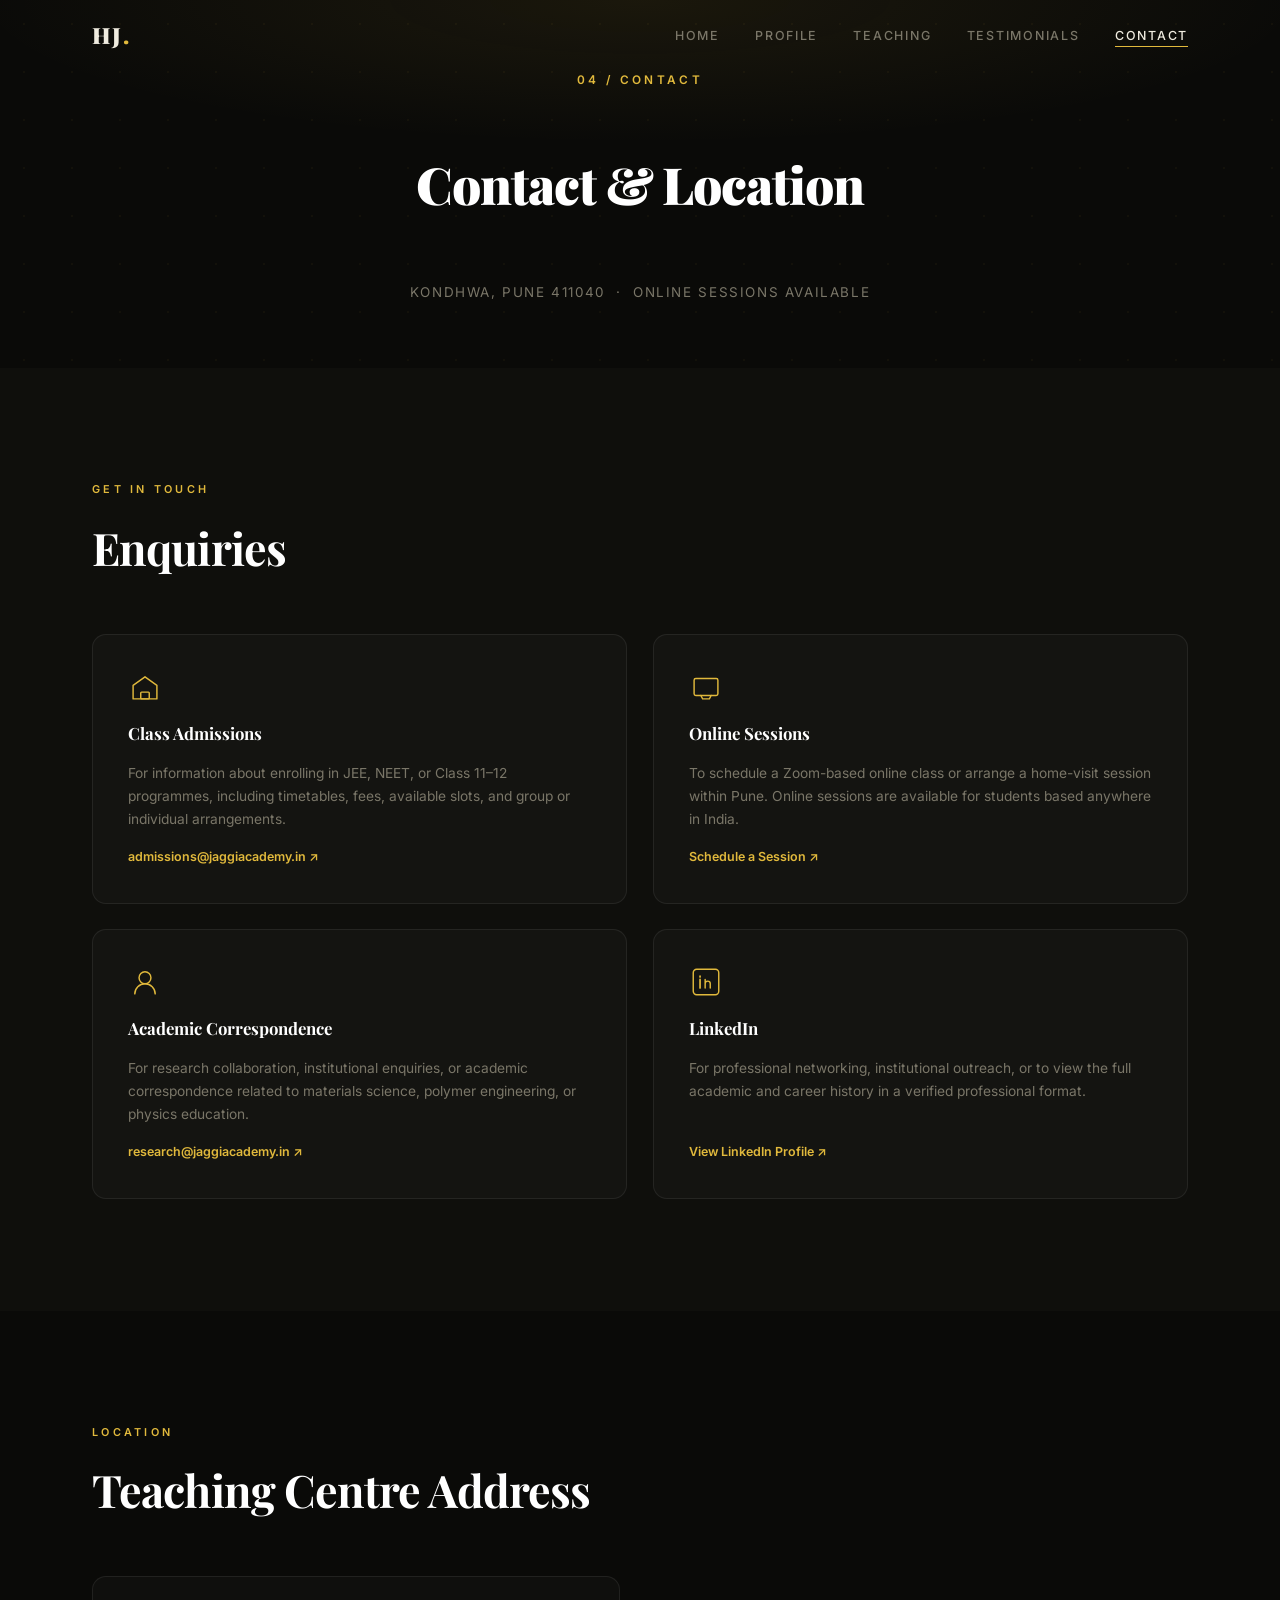
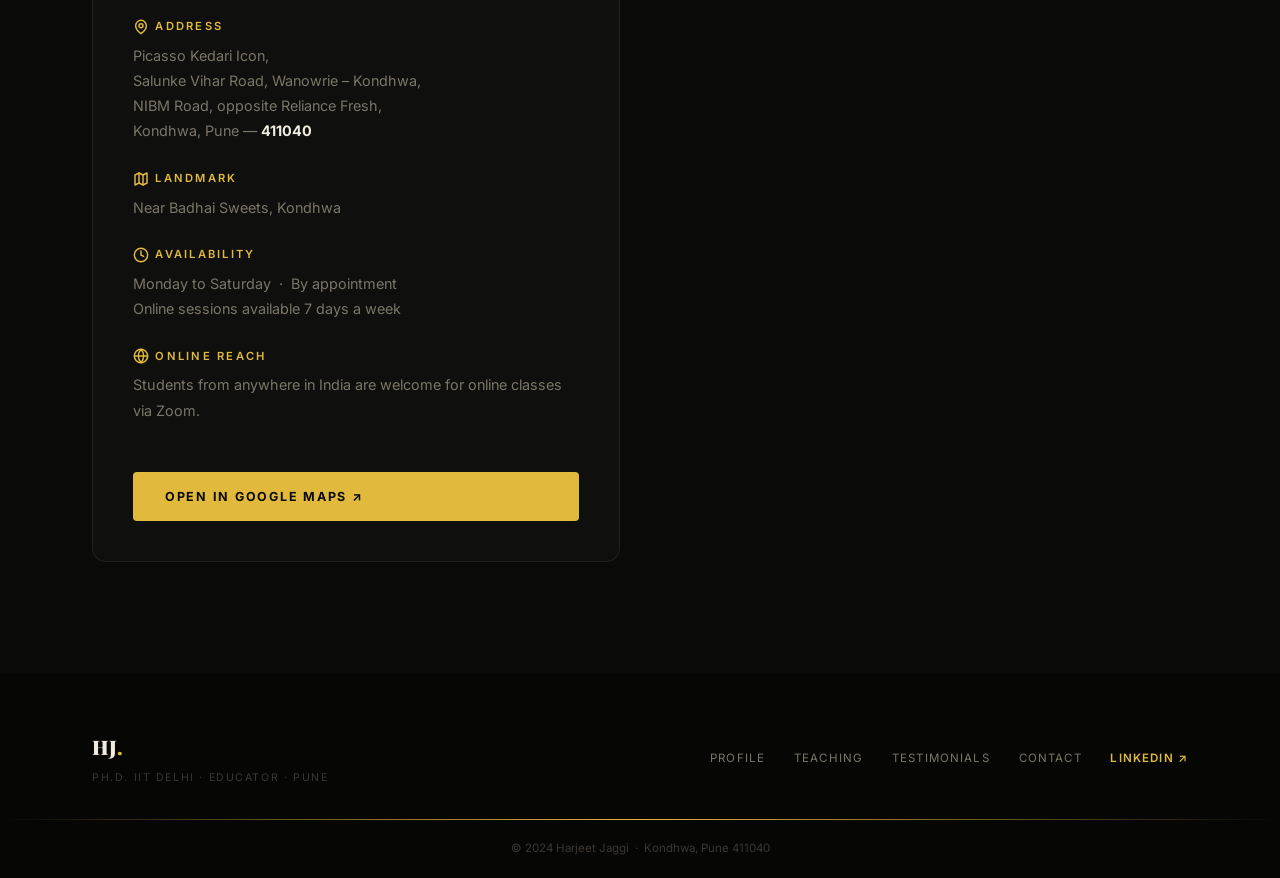
==== commit 2b6dc1d8: "Replace Windows emojis with premium Lucide SVG icons" ====
--- a/contact.html
+++ b/contact.html
@@ -1,4 +1,4 @@
-﻿<!DOCTYPE html>
+<!DOCTYPE html>
 <html lang="en">
 
 <head>
@@ -124,7 +124,7 @@
 
                 <div class="location-details glass-card reveal-child">
                     <div class="loc-section">
-                        <div class="loc-label">📍 Address</div>
+                        <div class="loc-label"><svg xmlns="http://www.w3.org/2000/svg" width="16" height="16" viewBox="0 0 24 24" fill="none" stroke="currentColor" stroke-width="2.2" stroke-linecap="round" stroke-linejoin="round"><path d="M20 10c0 6-8 12-8 12s-8-6-8-12a8 8 0 0 1 16 0Z"></path><circle cx="12" cy="10" r="3"></circle></svg> Address</div>
                         <div class="loc-value">
                             Picasso Kedari Icon,<br />
                             Salunke Vihar Road, Wanowrie – Kondhwa,<br />
@@ -133,18 +133,18 @@
                         </div>
                     </div>
                     <div class="loc-section">
-                        <div class="loc-label">🗺️ Landmark</div>
+                        <div class="loc-label"><svg xmlns="http://www.w3.org/2000/svg" width="16" height="16" viewBox="0 0 24 24" fill="none" stroke="currentColor" stroke-width="2.2" stroke-linecap="round" stroke-linejoin="round"><polygon points="3 6 9 3 15 6 21 3 21 18 15 21 9 18 3 21"></polygon><line x1="9" y1="3" x2="9" y2="18"></line><line x1="15" y1="6" x2="15" y2="21"></line></svg> Landmark</div>
                         <div class="loc-value">Near Badhai Sweets, Kondhwa</div>
                     </div>
                     <div class="loc-section">
-                        <div class="loc-label">🕐 Availability</div>
+                        <div class="loc-label"><svg xmlns="http://www.w3.org/2000/svg" width="16" height="16" viewBox="0 0 24 24" fill="none" stroke="currentColor" stroke-width="2.2" stroke-linecap="round" stroke-linejoin="round"><circle cx="12" cy="12" r="10"></circle><polyline points="12 6 12 12 16 14"></polyline></svg> Availability</div>
                         <div class="loc-value">
                             Monday to Saturday &nbsp;·&nbsp; By appointment<br />
                             Online sessions available 7 days a week
                         </div>
                     </div>
                     <div class="loc-section">
-                        <div class="loc-label">🌐 Online Reach</div>
+                        <div class="loc-label"><svg xmlns="http://www.w3.org/2000/svg" width="16" height="16" viewBox="0 0 24 24" fill="none" stroke="currentColor" stroke-width="2.2" stroke-linecap="round" stroke-linejoin="round"><circle cx="12" cy="12" r="10"></circle><line x1="2" y1="12" x2="22" y2="12"></line><path d="M12 2a15.3 15.3 0 0 1 4 10 15.3 15.3 0 0 1-4 10 15.3 15.3 0 0 1-4-10 15.3 15.3 0 0 1 4-10z"></path></svg> Online Reach</div>
                         <div class="loc-value">
                             Students from anywhere in India are welcome for online classes via Zoom.
                         </div>
--- a/style.css
+++ b/style.css
@@ -1065,7 +1065,7 @@
 /* ─── HOME PAGE NAV CARDS ─── */
 .page-cards {
   display: grid;
-  grid-template-columns: repeat(4, 1fr);
+  grid-template-columns: repeat(2, 1fr);
   gap: 1.5rem;
 }
 
@@ -1078,8 +1078,16 @@
   cursor: pointer;
 }
 
-.pc-icon {
-  font-size: 2rem;
+.pc-icon svg {
+  width: 32px;
+  height: 32px;
+  color: var(--gold);
+  opacity: 0.9;
+  transition: transform var(--transition);
+}
+
+.page-card:hover .pc-icon svg {
+  transform: translateY(-2px);
 }
 
 .pc-title {
@@ -1378,6 +1386,9 @@
 }
 
 .loc-label {
+  display: flex;
+  align-items: center;
+  gap: 0.4rem;
   font-size: 0.7rem;
   letter-spacing: 0.2em;
   text-transform: uppercase;
@@ -1744,4 +1755,332 @@
   .container {
     padding: 0 1.2rem;
   }
+}
+
+/* ═══════════════════════════════════════════════════
+   ACHIEVEMENT-FIRST RESTRUCTURE — NEW SECTION STYLES
+   ═══════════════════════════════════════════════════ */
+
+/* ─── SHARED INTRO TEXT ─── */
+.teaches-intro {
+  font-size: 1rem;
+  color: var(--text-muted);
+  line-height: 1.9;
+  max-width: 780px;
+  margin-bottom: 4rem;
+}
+
+/* ─── RESEARCH GRID ─── */
+.research-grid {
+  display: grid;
+  grid-template-columns: repeat(2, 1fr);
+  gap: 2rem;
+  margin-top: 0;
+}
+
+.research-card {
+  padding: 3rem 2.8rem;
+  display: flex;
+  flex-direction: column;
+}
+
+.rc-icon {
+  margin-bottom: 1.4rem;
+  line-height: 1;
+}
+
+.rc-icon svg {
+  width: 36px;
+  height: 36px;
+  color: var(--gold);
+  opacity: 0.9;
+  transition: transform var(--transition), color var(--transition);
+}
+
+.research-card:hover .rc-icon svg {
+  transform: scale(1.05);
+  color: var(--gold-bright);
+}
+
+.rc-title {
+  font-family: 'Playfair Display', serif;
+  font-size: 1.25rem;
+  color: var(--gold);
+  margin-bottom: 1rem;
+  font-weight: 700;
+}
+
+.rc-desc {
+  font-size: .94rem;
+  color: var(--text-muted);
+  line-height: 1.85;
+  flex: 1;
+}
+
+/* ─── PUBLICATIONS ─── */
+.pub-list {
+  display: flex;
+  flex-direction: column;
+  gap: 2rem;
+  margin-top: 0;
+}
+
+.pub-item {
+  padding: 2.8rem 3rem;
+}
+
+.pub-meta {
+  display: flex;
+  align-items: center;
+  gap: 1rem;
+  margin-bottom: 1.2rem;
+  flex-wrap: wrap;
+}
+
+.pub-type {
+  font-size: .7rem;
+  font-weight: 700;
+  letter-spacing: .12em;
+  text-transform: uppercase;
+  color: var(--gold);
+  border: 1px solid rgba(225, 185, 60, .35);
+  padding: .3rem .9rem;
+  border-radius: 100px;
+}
+
+.cite-badge {
+  background: rgba(225, 185, 60, .10);
+  color: var(--gold);
+  font-size: .7rem;
+  font-weight: 600;
+  padding: .3rem .9rem;
+  border-radius: 100px;
+  letter-spacing: .08em;
+}
+
+.pub-title {
+  font-family: 'Playfair Display', serif;
+  font-size: 1.15rem;
+  color: var(--text-primary);
+  margin-bottom: .8rem;
+  line-height: 1.6;
+}
+
+.pub-authors {
+  font-size: .85rem;
+  color: var(--gold);
+  margin-bottom: .35rem;
+}
+
+.pub-venue {
+  font-size: .85rem;
+  color: var(--text-muted);
+}
+
+.pub-note {
+  font-size: .82rem;
+  color: var(--text-muted);
+  margin-top: 2rem;
+  font-style: italic;
+  opacity: .65;
+}
+
+/* ─── SPEAKING & CONSULTING ─── */
+.speaking-grid {
+  display: grid;
+  grid-template-columns: repeat(3, 1fr);
+  gap: 2rem;
+  margin-top: 0;
+}
+
+.speaking-card {
+  padding: 2.5rem 2rem;
+  display: flex;
+  flex-direction: column;
+}
+
+.sk-icon {
+  margin-bottom: 1.4rem;
+  line-height: 1;
+}
+
+.sk-icon svg {
+  width: 40px;
+  height: 40px;
+  color: var(--gold);
+  opacity: 0.9;
+  transition: transform var(--transition);
+}
+
+.speaking-card:hover .sk-icon svg {
+  transform: translateY(-3px);
+}
+
+.sk-title {
+  font-family: 'Playfair Display', serif;
+  font-size: 1.2rem;
+  color: var(--gold);
+  margin-bottom: 1rem;
+  font-weight: 700;
+}
+
+.sk-desc {
+  font-size: .92rem;
+  color: var(--text-muted);
+  line-height: 1.85;
+  flex: 1;
+}
+
+.speaking-cta {
+  text-align: center;
+  margin-top: 3.5rem;
+}
+
+/* ─── TEACHING LEADERSHIP — OPEN LAYOUT (no single box) ─── */
+.teaching-leader-block {
+  display: grid;
+  grid-template-columns: 1fr auto;
+  gap: 4rem;
+  align-items: center;
+  /* NOT a glass-card — open, breathable layout */
+  background: transparent;
+  border: none;
+  padding: 0;
+}
+
+.tl-text {
+  flex: 1;
+}
+
+.tl-intro-label {
+  font-size: .68rem;
+  letter-spacing: .3em;
+  text-transform: uppercase;
+  color: var(--gold);
+  font-weight: 600;
+  margin-bottom: 1rem;
+  display: block;
+}
+
+.tl-desc {
+  font-size: 1rem;
+  color: var(--text-muted);
+  line-height: 1.95;
+  margin-bottom: 1.4rem;
+  max-width: 680px;
+}
+
+.tl-facts {
+  display: flex;
+  flex-wrap: wrap;
+  gap: .6rem 2rem;
+  margin-top: 2rem;
+  padding-top: 1.8rem;
+  border-top: 1px solid rgba(255, 255, 255, .08);
+  font-size: .88rem;
+  color: var(--text-muted);
+}
+
+.tl-sep {
+  color: var(--gold);
+  opacity: .35;
+}
+
+.tl-cta {
+  flex-shrink: 0;
+}
+
+/* ─── IMPACT METRICS ─── */
+.impact-metrics {
+  display: grid;
+  grid-template-columns: repeat(4, 1fr);
+  gap: 2rem;
+  margin-bottom: 5rem;
+}
+
+.impact-metric {
+  padding: 3rem 2rem;
+  text-align: center;
+  display: flex;
+  flex-direction: column;
+  align-items: center;
+  gap: .8rem;
+}
+
+.im-num {
+  font-family: 'Playfair Display', serif;
+  font-size: 3rem;
+  font-weight: 900;
+  color: var(--gold);
+  line-height: 1;
+}
+
+.im-lbl {
+  font-size: .82rem;
+  color: var(--text-muted);
+  text-align: center;
+  line-height: 1.5;
+}
+
+/* ─── RESPONSIVE — NEW SECTIONS ─── */
+@media (max-width: 1024px) {
+  .impact-metrics {
+    grid-template-columns: repeat(2, 1fr);
+  }
+
+  .speaking-grid {
+    grid-template-columns: repeat(2, 1fr);
+  }
+}
+
+@media (max-width: 768px) {
+  .research-grid {
+    grid-template-columns: 1fr;
+    gap: 1.4rem;
+  }
+
+  .speaking-grid {
+    grid-template-columns: 1fr;
+    gap: 1.4rem;
+  }
+
+  .impact-metrics {
+    grid-template-columns: 1fr;
+    gap: 1.4rem;
+    margin-bottom: 2.5rem;
+  }
+
+  .teaching-leader-block {
+    grid-template-columns: 1fr;
+    gap: 2rem;
+  }
+
+  .research-card,
+  .speaking-card {
+    padding: 2.2rem 2rem;
+  }
+
+  .pub-item {
+    padding: 2rem 2rem;
+  }
+}
+
+@media (max-width: 480px) {
+  .teaches-intro {
+    font-size: .93rem;
+    margin-bottom: 2.5rem;
+  }
+
+  .rc-title,
+  .sk-title {
+    font-size: 1.05rem;
+  }
+
+  .pub-title {
+    font-size: 1rem;
+  }
+
+  .im-num {
+    font-size: 2.2rem;
+  }
 }
